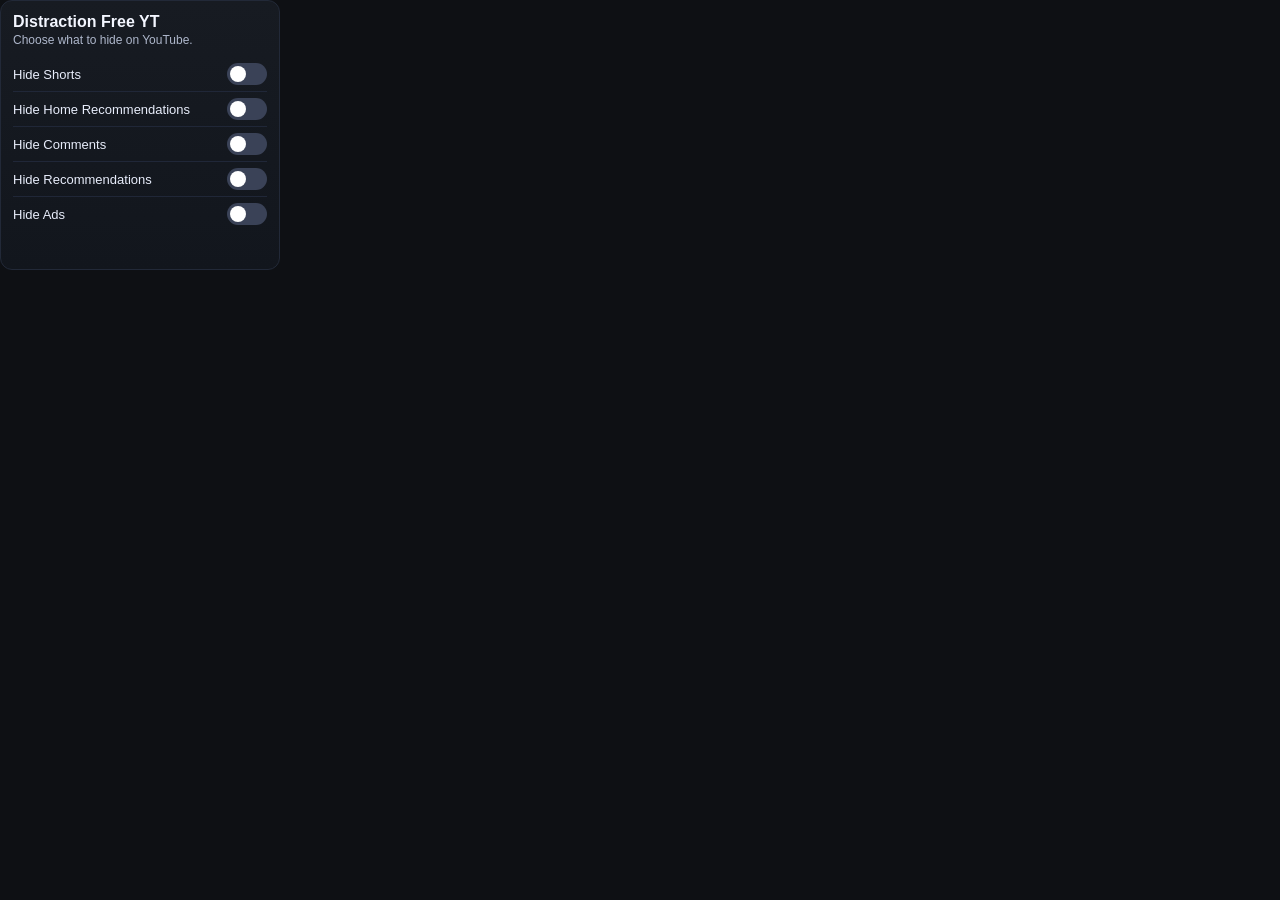
==== popup/popup.html @ ac58650b "refactor: add extension icon, compact popup UI, cleanup unused files" ====
<!doctype html>
<html lang="en">
  <head>
    <meta charset="UTF-8" />
    <meta name="viewport" content="width=device-width, initial-scale=1.0" />
    <title>Distraction Free YT</title>
    <link rel="stylesheet" href="popup.css" />
  </head>
  <body>
    <main class="popup">
      <header class="popup-header">
        <div>
          <h1>Distraction Free YT</h1>
          <p class="subtitle">Choose what to hide on YouTube.</p>
        </div>
      </header>

      <label class="toggle-row">
        <span class="toggle-label">Hide Shorts</span>
        <span class="toggle-switch">
          <input type="checkbox" id="hideShorts" />
          <span class="slider"></span>
        </span>
      </label>

      <label class="toggle-row">
        <span class="toggle-label">Hide Home Recommendations</span>
        <span class="toggle-switch">
          <input type="checkbox" id="hideHomeRecommendations" />
          <span class="slider"></span>
        </span>
      </label>

      <label class="toggle-row">
        <span class="toggle-label">Hide Comments</span>
        <span class="toggle-switch">
          <input type="checkbox" id="hideComments" />
          <span class="slider"></span>
        </span>
      </label>

      <label class="toggle-row">
        <span class="toggle-label">Hide Recommendations</span>
        <span class="toggle-switch">
          <input type="checkbox" id="hideRecommendations" />
          <span class="slider"></span>
        </span>
      </label>

      <label class="toggle-row">
        <span class="toggle-label">Hide Ads</span>
        <span class="toggle-switch">
          <input type="checkbox" id="hideAds" />
          <span class="slider"></span>
        </span>
      </label>

      <p id="statusText" class="status" aria-live="polite"></p>
    </main>

    <script src="../src/storage.js"></script>
    <script src="popup.js"></script>
  </body>
</html>
---- popup/popup.css ----
body {
  margin: 0;
  font-family: Inter, Segoe UI, Arial, sans-serif;
  background: #0e1014;
  color: #f3f6ff;
}

.popup {
  width: 280px;
  padding: 12px;
  background: linear-gradient(180deg, #171b22, #12161d);
  border: 1px solid #222938;
  border-radius: 12px;
  box-sizing: border-box;
}

h1 {
  margin: 0 0 2px;
  font-size: 16px;
  font-weight: 700;
}

.subtitle {
  margin: 0;
  color: #aeb7cb;
  font-size: 12px;
}

.popup-header {
  display: flex;
  align-items: center;
  gap: 10px;
  margin-bottom: 10px;
}

.header-icon {
  width: 24px;
  height: 24px;
  flex: 0 0 auto;
}

.toggle-row {
  display: flex;
  align-items: center;
  justify-content: space-between;
  gap: 10px;
  padding: 6px 0;
  font-size: 13px;
  border-bottom: 1px solid #202738;
}

.toggle-row:last-of-type {
  border-bottom: none;
}

.toggle-label {
  color: #e8edfb;
}

.toggle-switch {
  position: relative;
  width: 40px;
  height: 22px;
  flex: 0 0 auto;
}

.toggle-switch input {
  position: absolute;
  opacity: 0;
  width: 100%;
  height: 100%;
  margin: 0;
  cursor: pointer;
}

.slider {
  position: absolute;
  inset: 0;
  background: #3a4257;
  border-radius: 999px;
  transition: background-color 0.2s ease;
}

.slider::before {
  content: "";
  position: absolute;
  top: 3px;
  left: 3px;
  width: 16px;
  height: 16px;
  border-radius: 50%;
  background: #ffffff;
  transition: transform 0.2s ease;
}

.toggle-switch input:checked + .slider {
  background: #f04545;
}

.toggle-switch input:checked + .slider::before {
  transform: translateX(18px);
}

.status {
  min-height: 16px;
  margin: 10px 0 0;
  color: #95e0a2;
  font-size: 12px;
}
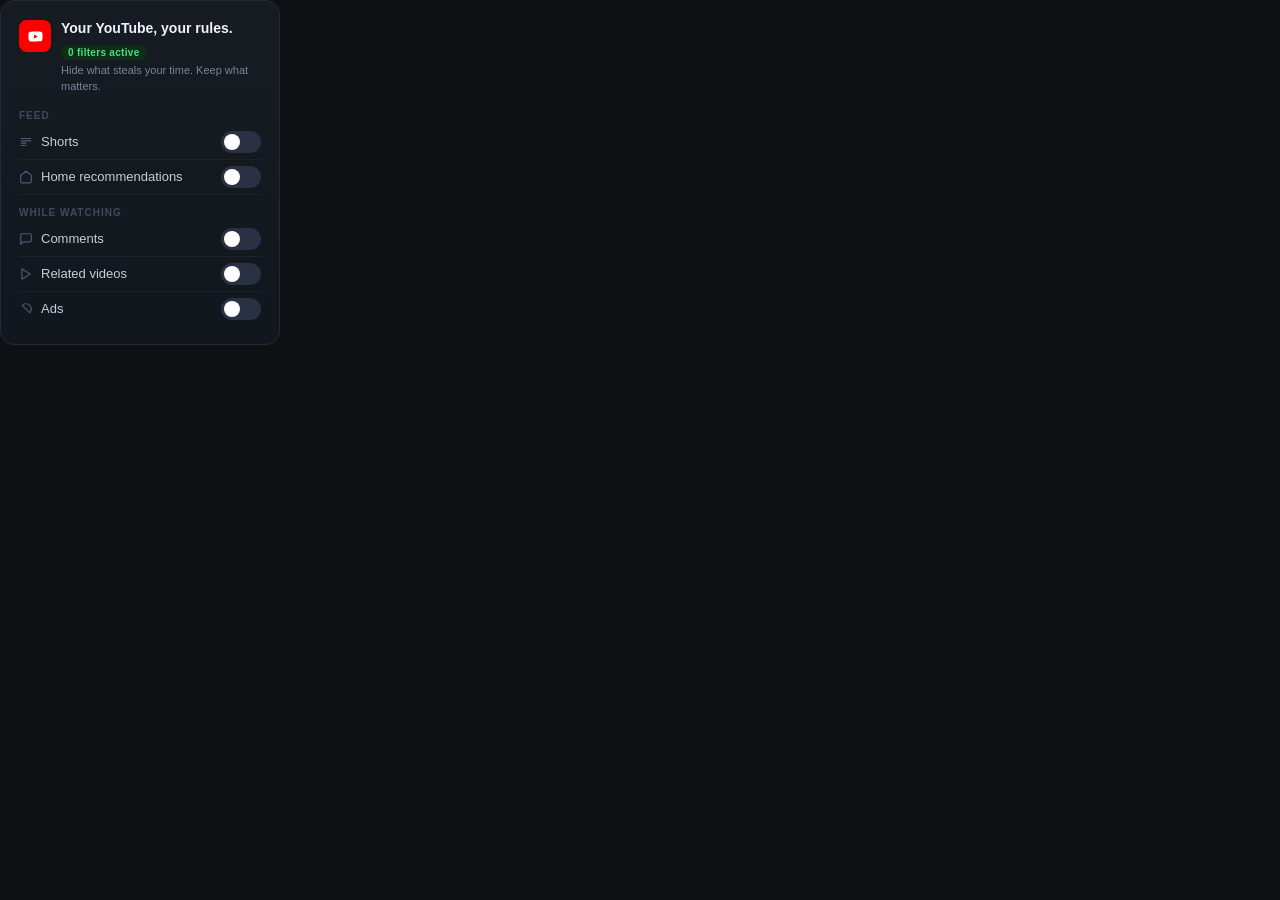
==== commit 7399626a: "UI upgrade" ====
--- a/popup/popup.html
+++ b/popup/popup.html
@@ -9,14 +9,27 @@
   <body>
     <main class="popup">
       <header class="popup-header">
-        <div>
-          <h1>Distraction Free YT</h1>
-          <p class="subtitle">Choose what to hide on YouTube.</p>
+        <div class="header-icon-wrap">
+          <svg viewBox="0 0 24 24" class="header-icon" aria-hidden="true">
+            <path d="M10 15l5.19-3L10 9v6m11.56-7.83c.13.47.22 1.1.28 1.9.07.8.1 1.49.1 2.09L22 12c0 2.19-.16 3.8-.44 4.83-.25.9-.83 1.48-1.73 1.73-.47.13-1.33.22-2.65.28-1.3.07-2.49.1-3.59.1L12 19c-4.19 0-6.8-.16-7.83-.44-.9-.25-1.48-.83-1.73-1.73-.13-.47-.22-1.1-.28-1.9-.07-.8-.1-1.49-.1-2.09L2 12c0-2.19.16-3.8.44-4.83.25-.9.83-1.48 1.73-1.73.47-.13 1.33-.22 2.65-.28 1.3-.07 2.49-.1 3.59-.1L12 5c4.19 0 6.8.16 7.83.44.9.25 1.48.83 1.73 1.73z"/>
+          </svg>
+        </div>
+        <div class="header-text">
+          <div class="header-top-row">
+            <h1>Your YouTube, your rules.</h1>
+            <span class="filter-chip" id="filterChip">0 filters active</span>
+          </div>
+          <p class="subtitle">Hide what steals your time. Keep what matters.</p>
         </div>
       </header>
 
+      <div class="section-label">Feed</div>
+
       <label class="toggle-row">
-        <span class="toggle-label">Hide Shorts</span>
+        <span class="toggle-label">
+          <svg class="row-icon" viewBox="0 0 24 24" aria-hidden="true"><path d="M4 6h16M4 10h16M4 14h8M4 18h8"/></svg>
+          Shorts
+        </span>
         <span class="toggle-switch">
           <input type="checkbox" id="hideShorts" />
           <span class="slider"></span>
@@ -24,15 +37,23 @@
       </label>
 
       <label class="toggle-row">
-        <span class="toggle-label">Hide Home Recommendations</span>
+        <span class="toggle-label">
+          <svg class="row-icon" viewBox="0 0 24 24" aria-hidden="true"><path d="M3 9l9-7 9 7v11a2 2 0 0 1-2 2H5a2 2 0 0 1-2-2z"/></svg>
+          Home recommendations
+        </span>
         <span class="toggle-switch">
           <input type="checkbox" id="hideHomeRecommendations" />
           <span class="slider"></span>
         </span>
       </label>
 
+      <div class="section-label">While watching</div>
+
       <label class="toggle-row">
-        <span class="toggle-label">Hide Comments</span>
+        <span class="toggle-label">
+          <svg class="row-icon" viewBox="0 0 24 24" aria-hidden="true"><path d="M21 15a2 2 0 0 1-2 2H7l-4 4V5a2 2 0 0 1 2-2h14a2 2 0 0 1 2 2z"/></svg>
+          Comments
+        </span>
         <span class="toggle-switch">
           <input type="checkbox" id="hideComments" />
           <span class="slider"></span>
@@ -40,25 +61,29 @@
       </label>
 
       <label class="toggle-row">
-        <span class="toggle-label">Hide Recommendations</span>
+        <span class="toggle-label">
+          <svg class="row-icon" viewBox="0 0 24 24" aria-hidden="true"><path d="M5 3l14 9-14 9V3z"/></svg>
+          Related videos
+        </span>
         <span class="toggle-switch">
           <input type="checkbox" id="hideRecommendations" />
           <span class="slider"></span>
         </span>
       </label>
 
-      <label class="toggle-row">
-        <span class="toggle-label">Hide Ads</span>
+      <label class="toggle-row last">
+        <span class="toggle-label">
+          <svg class="row-icon" viewBox="0 0 24 24" aria-hidden="true"><path d="M18.364 18.364A9 9 0 0 0 5.636 5.636m12.728 12.728L5.636 5.636M18.364 18.364 5.636 5.636"/></svg>
+          Ads
+        </span>
         <span class="toggle-switch">
           <input type="checkbox" id="hideAds" />
           <span class="slider"></span>
         </span>
       </label>
-
-      <p id="statusText" class="status" aria-live="polite"></p>
     </main>
 
     <script src="../src/storage.js"></script>
     <script src="popup.js"></script>
   </body>
-</html>
+</html>
--- a/popup/popup.css
+++ b/popup/popup.css
@@ -7,37 +7,92 @@
 
 .popup {
   width: 280px;
-  padding: 12px;
+  padding: 18px;
   background: linear-gradient(180deg, #171b22, #12161d);
   border: 1px solid #222938;
-  border-radius: 12px;
+  border-radius: 14px;
   box-sizing: border-box;
 }
 
+/* ── Header ── */
+
+.popup-header {
+  display: flex;
+  align-items: flex-start;
+  gap: 10px;
+  margin-bottom: 16px;
+}
+
+.header-icon-wrap {
+  width: 32px;
+  height: 32px;
+  background: #ff0000;
+  border-radius: 8px;
+  display: flex;
+  align-items: center;
+  justify-content: center;
+  flex-shrink: 0;
+  margin-top: 1px;
+}
+
+.header-icon {
+  width: 17px;
+  height: 17px;
+  fill: #ffffff;
+}
+
+.header-text {
+  flex: 1;
+  min-width: 0;
+}
+
+.header-top-row {
+  display: flex;
+  align-items: center;
+  gap: 8px;
+  flex-wrap: wrap;
+  margin-bottom: 3px;
+}
+
 h1 {
-  margin: 0 0 2px;
-  font-size: 16px;
+  margin: 0;
+  font-size: 14px;
   font-weight: 700;
+  line-height: 1.3;
+  color: #f0f2ff;
+}
+
+.filter-chip {
+  font-size: 10px;
+  font-weight: 600;
+  background: #0f2e18;
+  color: #4ade80;
+  padding: 2px 7px;
+  border-radius: 20px;
+  letter-spacing: 0.03em;
+  white-space: nowrap;
+  flex-shrink: 0;
 }
 
 .subtitle {
   margin: 0;
-  color: #aeb7cb;
-  font-size: 12px;
+  color: #7a8399;
+  font-size: 11px;
+  line-height: 1.4;
 }
 
-.popup-header {
-  display: flex;
-  align-items: center;
-  gap: 10px;
-  margin-bottom: 10px;
+/* ── Section labels ── */
+
+.section-label {
+  font-size: 10px;
+  font-weight: 600;
+  color: #3e4a63;
+  text-transform: uppercase;
+  letter-spacing: 0.1em;
+  margin: 12px 0 4px;
 }
 
-.header-icon {
-  width: 24px;
-  height: 24px;
-  flex: 0 0 auto;
-}
+/* ── Toggle rows ── */
 
 .toggle-row {
   display: flex;
@@ -46,22 +101,39 @@
   gap: 10px;
   padding: 6px 0;
   font-size: 13px;
-  border-bottom: 1px solid #202738;
+  border-bottom: 1px solid #1c2233;
+  cursor: pointer;
 }
 
-.toggle-row:last-of-type {
+.toggle-row.last {
   border-bottom: none;
 }
 
 .toggle-label {
-  color: #e8edfb;
+  display: flex;
+  align-items: center;
+  gap: 8px;
+  color: #c8cdd8;
 }
+
+.row-icon {
+  width: 14px;
+  height: 14px;
+  stroke: #4f5a74;
+  fill: none;
+  stroke-width: 2;
+  stroke-linecap: round;
+  stroke-linejoin: round;
+  flex-shrink: 0;
+}
+
+/* ── Toggle switch ── */
 
 .toggle-switch {
   position: relative;
   width: 40px;
   height: 22px;
-  flex: 0 0 auto;
+  flex-shrink: 0;
 }
 
 .toggle-switch input {
@@ -71,12 +143,13 @@
   height: 100%;
   margin: 0;
   cursor: pointer;
+  z-index: 1;
 }
 
 .slider {
   position: absolute;
   inset: 0;
-  background: #3a4257;
+  background: #2a3145;
   border-radius: 999px;
   transition: background-color 0.2s ease;
 }
@@ -94,16 +167,9 @@
 }
 
 .toggle-switch input:checked + .slider {
-  background: #f04545;
+  background: #4f7fff;
 }
 
 .toggle-switch input:checked + .slider::before {
   transform: translateX(18px);
-}
-
-.status {
-  min-height: 16px;
-  margin: 10px 0 0;
-  color: #95e0a2;
-  font-size: 12px;
-}
+}
